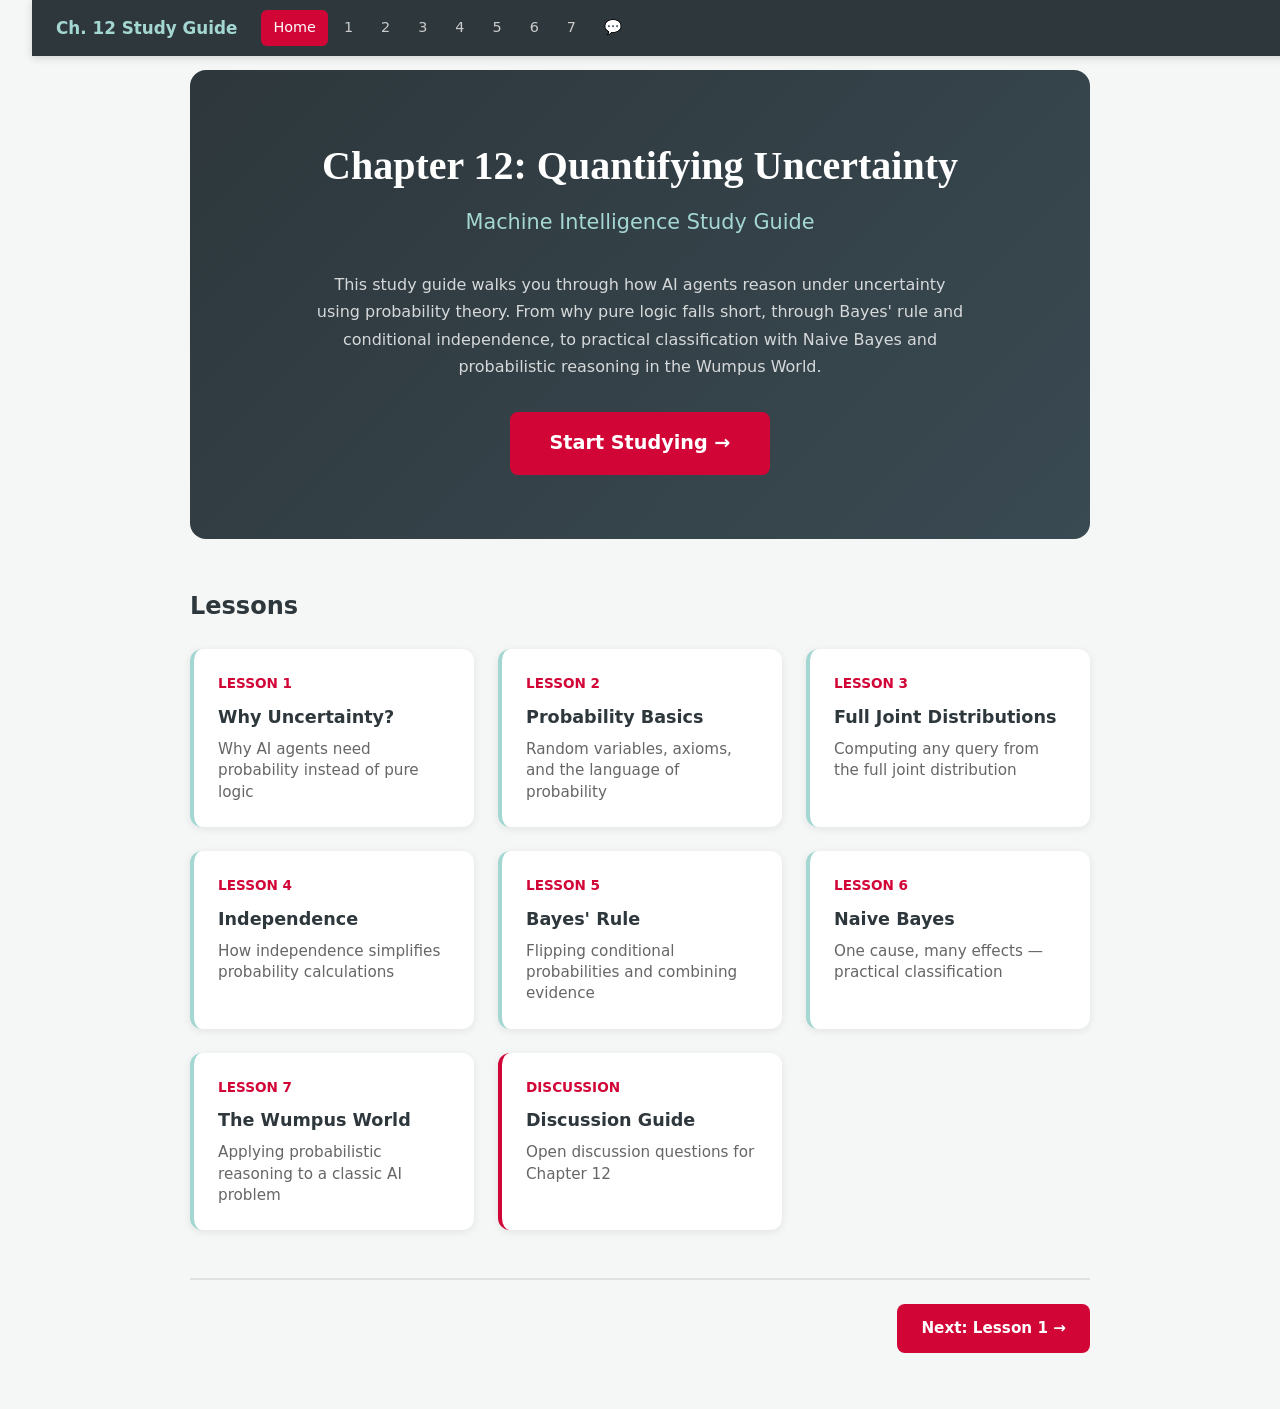
==== index.html @ 1d51b7c7 "Machine Intelligence Ch.12 study guide website" ====
<!DOCTYPE html>
<html lang="en">
<head>
<meta charset="UTF-8">
<meta name="viewport" content="width=device-width, initial-scale=1.0">
<title>Chapter 12: Quantifying Uncertainty — Study Guide</title>
<link rel="stylesheet" href="styles.css">
</head>
<body>

<nav class="top-nav">
  <a href="index.html" class="nav-brand">Ch. 12 Study Guide</a>
  <div class="nav-links">
    <a href="index.html" class="active">Home</a>
    <a href="lesson_1_why_uncertainty.html">1</a>
    <a href="lesson_2_probability_basics.html">2</a>
    <a href="lesson_3_full_joint.html">3</a>
    <a href="lesson_4_independence.html">4</a>
    <a href="lesson_5_bayes_rule.html">5</a>
    <a href="lesson_6_naive_bayes.html">6</a>
    <a href="lesson_7_wumpus_world.html">7</a>
    <a href="discussion_guide_ch12.html">&#128172;</a>
  </div>
</nav>

<div class="container">

  <div class="hero">
    <h1>Chapter 12: Quantifying Uncertainty</h1>
    <p class="subtitle">Machine Intelligence Study Guide</p>
    <p class="hero-intro">This study guide walks you through how AI agents reason under uncertainty using probability theory. From why pure logic falls short, through Bayes' rule and conditional independence, to practical classification with Naive Bayes and probabilistic reasoning in the Wumpus World.</p>
    <a href="lesson_1_why_uncertainty.html" class="btn-start">Start Studying &rarr;</a>
  </div>

  <h2 style="margin-top:0; border:none; padding:0; margin-bottom:1.5rem;">Lessons</h2>

  <div class="lesson-grid">
    <a href="lesson_1_why_uncertainty.html" class="lesson-card">
      <div class="lesson-num">Lesson 1</div>
      <h3>Why Uncertainty?</h3>
      <p>Why AI agents need probability instead of pure logic</p>
    </a>
    <a href="lesson_2_probability_basics.html" class="lesson-card">
      <div class="lesson-num">Lesson 2</div>
      <h3>Probability Basics</h3>
      <p>Random variables, axioms, and the language of probability</p>
    </a>
    <a href="lesson_3_full_joint.html" class="lesson-card">
      <div class="lesson-num">Lesson 3</div>
      <h3>Full Joint Distributions</h3>
      <p>Computing any query from the full joint distribution</p>
    </a>
    <a href="lesson_4_independence.html" class="lesson-card">
      <div class="lesson-num">Lesson 4</div>
      <h3>Independence</h3>
      <p>How independence simplifies probability calculations</p>
    </a>
    <a href="lesson_5_bayes_rule.html" class="lesson-card">
      <div class="lesson-num">Lesson 5</div>
      <h3>Bayes' Rule</h3>
      <p>Flipping conditional probabilities and combining evidence</p>
    </a>
    <a href="lesson_6_naive_bayes.html" class="lesson-card">
      <div class="lesson-num">Lesson 6</div>
      <h3>Naive Bayes</h3>
      <p>One cause, many effects &mdash; practical classification</p>
    </a>
    <a href="lesson_7_wumpus_world.html" class="lesson-card">
      <div class="lesson-num">Lesson 7</div>
      <h3>The Wumpus World</h3>
      <p>Applying probabilistic reasoning to a classic AI problem</p>
    </a>
    <a href="discussion_guide_ch12.html" class="lesson-card discussion">
      <div class="lesson-num">Discussion</div>
      <h3>Discussion Guide</h3>
      <p>Open discussion questions for Chapter 12</p>
    </a>
  </div>

  <div class="bottom-nav">
    <a href="#" class="nav-btn prev disabled"></a>
    <a href="lesson_1_why_uncertainty.html" class="nav-btn next">Next: Lesson 1 &rarr;</a>
  </div>

</div>

</body>
</html>
---- styles.css ----
/* ========================================
   Chapter 12: Quantifying Uncertainty
   Shared Styles
   ======================================== */

/* Reset */
* {
  margin: 0;
  padding: 0;
  box-sizing: border-box;
}

/* ---- Top Navigation Bar (Fixed) ---- */
.top-nav {
  position: fixed;
  top: 0;
  width: 100%;
  background: #2d373c;
  z-index: 1000;
  display: flex;
  align-items: center;
  padding: 0 1.5rem;
  height: 56px;
  box-shadow: 0 2px 8px rgba(0,0,0,0.15);
}

.nav-brand {
  color: #a5d7d2;
  font-weight: 700;
  text-decoration: none;
  font-size: 1.05rem;
  white-space: nowrap;
  flex-shrink: 0;
}

.nav-brand:hover {
  color: #fff;
}

.nav-links {
  display: flex;
  gap: 0.25rem;
  margin-left: 1.5rem;
  overflow-x: auto;
  -webkit-overflow-scrolling: touch;
  scrollbar-width: none;
}

.nav-links::-webkit-scrollbar {
  display: none;
}

.nav-links a {
  color: #ccc;
  text-decoration: none;
  padding: 0.4rem 0.75rem;
  border-radius: 6px;
  font-size: 0.9rem;
  white-space: nowrap;
  transition: all 0.2s;
}

.nav-links a:hover {
  color: #fff;
  background: rgba(255,255,255,0.1);
}

.nav-links a.active {
  color: #fff;
  background: #d20537;
}

/* ---- Body & Container ---- */
body {
  font-family: 'Segoe UI', system-ui, -apple-system, sans-serif;
  background: #f5f7f7;
  color: #2d373c;
  line-height: 1.6;
  padding: 2rem;
  padding-top: 70px; /* space for fixed nav */
}

.container {
  max-width: 900px;
  margin: 0 auto;
}

/* ---- Typography ---- */
h1 {
  font-family: Georgia, serif;
  font-size: 2rem;
  color: #2d373c;
  margin-bottom: 0.5rem;
}

h2 {
  font-size: 1.5rem;
  color: #2d373c;
  margin-top: 2rem;
  margin-bottom: 1rem;
  padding-bottom: 0.5rem;
  border-bottom: 2px solid #a5d7d2;
}

h3 {
  font-size: 1.2rem;
  color: #2d373c;
  margin-top: 1.5rem;
  margin-bottom: 0.8rem;
}

h4 {
  font-size: 1.05rem;
  color: #2d373c;
  margin-top: 1rem;
  margin-bottom: 0.5rem;
}

p {
  margin-bottom: 1rem;
}

.subtitle {
  color: #666;
  font-size: 1.1rem;
  margin-bottom: 2rem;
  font-style: italic;
}

/* ---- Card Components ---- */
.card {
  background: white;
  border-radius: 12px;
  padding: 1.5rem;
  margin-bottom: 1.5rem;
  box-shadow: 0 2px 4px rgba(0,0,0,0.05);
}

.concept-card {
  background: white;
  border-radius: 12px;
  padding: 1.5rem;
  margin-bottom: 1.5rem;
  box-shadow: 0 2px 8px rgba(0,0,0,0.06);
  border-left: 4px solid #a5d7d2;
}

.key-concept {
  background: #e8f5f2;
  border-radius: 12px;
  padding: 1.5rem;
  margin-bottom: 1.5rem;
  border-left: 5px solid #a5d7d2;
  box-shadow: 0 2px 4px rgba(0,0,0,0.05);
}

.key-concept h3 {
  color: #1a6b5c;
  margin-top: 0;
}

.dark-card {
  background: #2d373c;
  color: white;
  border-radius: 12px;
  padding: 1.5rem;
  margin-bottom: 1.5rem;
  box-shadow: 0 2px 4px rgba(0,0,0,0.1);
}

.dark-card h2,
.dark-card h3 {
  color: #a5d7d2;
}

.dark-card h4 {
  color: #a5d7d2;
}

.dark-card p {
  color: #ddd;
}

.summary-card {
  background: linear-gradient(135deg, #2d373c 0%, #3a4a52 100%);
  color: white;
  border-radius: 12px;
  padding: 1.5rem;
  margin-bottom: 1.5rem;
  box-shadow: 0 2px 8px rgba(0,0,0,0.12);
}

.summary-card h2,
.summary-card h3 {
  color: #a5d7d2;
}

.summary-card p,
.summary-card li {
  color: #e0e0e0;
}

.summary-card strong {
  color: #fff;
}

/* ---- Formula Box ---- */
.formula-box {
  background: #2d373c;
  color: #a5d7d2;
  font-family: 'Consolas', 'Monaco', monospace;
  padding: 1rem 1.5rem;
  border-radius: 8px;
  text-align: center;
  margin: 1rem 0;
  font-size: 1.1rem;
  line-height: 1.8;
  overflow-x: auto;
}

.formula-box-red {
  background: #d20537;
  color: white;
  font-family: 'Consolas', 'Monaco', monospace;
  padding: 1rem 1.5rem;
  border-radius: 8px;
  text-align: center;
  margin: 1rem 0;
  font-size: 1.1rem;
  font-weight: bold;
  box-shadow: 0 4px 8px rgba(210,5,55,0.2);
}

/* ---- Analogy / Warning / Insight / Scenario Boxes ---- */
.analogy-box {
  background: #e8f5f2;
  border-left: 5px solid #a5d7d2;
  border-radius: 4px;
  padding: 1.25rem 1.5rem;
  margin: 1.5rem 0;
}

.analogy-box strong {
  color: #2d373c;
}

.warning-box {
  background: #fce4e8;
  border-left: 4px solid #d20537;
  border-radius: 4px;
  padding: 1.25rem 1.5rem;
  margin: 1.5rem 0;
}

.warning-box strong {
  color: #d20537;
}

.key-insight {
  background: #fff3cd;
  border-left: 4px solid #ffc107;
  padding: 1.25rem 1.5rem;
  border-radius: 4px;
  margin: 1.5rem 0;
}

.key-insight strong {
  color: #856404;
}

.scenario-box {
  background: #2d373c;
  color: white;
  border-radius: 12px;
  padding: 1.5rem;
  margin-bottom: 2rem;
}

.scenario-box h2,
.scenario-box h3 {
  color: #a5d7d2;
  font-size: 1.3rem;
  margin-bottom: 0.8rem;
}

.scenario-box p {
  line-height: 1.6;
  font-size: 1rem;
  color: #ddd;
}

/* ---- Tables ---- */
table {
  width: 100%;
  border-collapse: collapse;
  margin: 1.5rem 0;
  background: white;
  border-radius: 8px;
  overflow: hidden;
  box-shadow: 0 1px 3px rgba(0,0,0,0.06);
}

table thead {
  background: #2d373c;
  color: white;
}

table th {
  padding: 0.75rem 1rem;
  text-align: left;
  font-weight: 600;
  font-size: 0.95rem;
}

table td {
  padding: 0.75rem 1rem;
  border-bottom: 1px solid #e0e0e0;
}

table tbody tr:hover {
  background: #f5f7f7;
}

table tbody tr:last-child td {
  border-bottom: none;
}

/* ---- Lists ---- */
ul, ol {
  margin-left: 1.5rem;
  margin-bottom: 1rem;
}

li {
  margin-bottom: 0.5rem;
}

/* ---- Code & Pre Blocks ---- */
code {
  background: #f0f0f0;
  padding: 0.2rem 0.4rem;
  border-radius: 3px;
  font-family: 'Consolas', 'Monaco', monospace;
  font-size: 0.9em;
  color: #d20537;
}

pre {
  background: #2d373c;
  color: #e0e0e0;
  padding: 1.25rem 1.5rem;
  border-radius: 8px;
  overflow-x: auto;
  margin: 1rem 0;
  font-family: 'Consolas', 'Monaco', monospace;
  font-size: 0.9rem;
  line-height: 1.5;
}

pre code {
  background: transparent;
  padding: 0;
  color: inherit;
  font-size: inherit;
}

/* ---- Example / Step Boxes ---- */
.example-box {
  background: #f0f9f7;
  border-radius: 8px;
  padding: 1rem;
  margin: 1rem 0;
  border: 1px solid #a5d7d2;
}

.example-box h4 {
  color: #2d373c;
  margin-bottom: 0.5rem;
}

.example-step {
  background: #f9fafb;
  padding: 1rem;
  margin: 1rem 0;
  border-left: 4px solid #a5d7d2;
  border-radius: 4px;
}

.example-step strong {
  color: #2d373c;
}

.step-box {
  background: #e8f5f2;
  border-radius: 8px;
  padding: 1rem;
  margin: 1rem 0;
  border-left: 4px solid #a5d7d2;
}

.step-box strong {
  color: #2d373c;
}

/* ---- Grid Layouts ---- */
.grid-2 {
  display: grid;
  grid-template-columns: 1fr 1fr;
  gap: 1.5rem;
  margin: 1.5rem 0;
}

.grid-3 {
  display: grid;
  grid-template-columns: 1fr 1fr 1fr;
  gap: 1.5rem;
  margin: 1.5rem 0;
}

/* ---- Utility Classes ---- */
.highlight {
  color: #a5d7d2;
  font-weight: 600;
}

.highlight-red,
.highlight-bad {
  color: #d20537;
  font-weight: 600;
}

.accent-text {
  color: #a5d7d2;
  font-weight: 600;
}

.highlight-text {
  color: #d20537;
  font-weight: 600;
}

.probability {
  color: #a5d7d2;
  font-weight: 600;
}

.teal {
  color: #a5d7d2;
}

/* ---- Summary Section ---- */
.summary-section {
  background: linear-gradient(135deg, #2d373c 0%, #1a2027 100%);
  color: white;
  border-radius: 12px;
  padding: 1.5rem;
  margin-top: 2rem;
}

.summary-section h2 {
  color: #a5d7d2;
  border-bottom: 2px solid #a5d7d2;
}

.summary-section h3 {
  color: #a5d7d2;
}

.summary-section p {
  color: #ddd;
}

.summary-section li {
  color: #ddd;
}

.summary-section strong {
  color: #fff;
}

/* ---- Details / Summary (Collapsible) ---- */
details {
  background: #f9fafb;
  border-radius: 8px;
  padding: 1rem 1.25rem;
  margin: 0.75rem 0;
  border: 1px solid #e0e0e0;
}

details[open] {
  border-color: #a5d7d2;
}

details summary {
  cursor: pointer;
  font-weight: 600;
  color: #2d373c;
  font-size: 0.95rem;
  padding: 0.25rem 0;
  list-style: none;
  display: flex;
  align-items: center;
  gap: 0.5rem;
}

details summary::-webkit-details-marker {
  display: none;
}

details summary::before {
  content: "\25B6";
  font-size: 0.7rem;
  color: #a5d7d2;
  transition: transform 0.2s;
}

details[open] summary::before {
  transform: rotate(90deg);
}

details > *:not(summary) {
  margin-top: 0.75rem;
}

details p {
  font-size: 0.95rem;
  color: #555;
}

details ul {
  margin-top: 0.5rem;
}

details li {
  font-size: 0.9rem;
  color: #555;
}

/* ---- Bottom Navigation ---- */
.bottom-nav {
  display: flex;
  justify-content: space-between;
  margin-top: 3rem;
  padding: 1.5rem 0;
  border-top: 2px solid #e0e0e0;
  gap: 1rem;
}

.nav-btn {
  padding: 0.75rem 1.5rem;
  border-radius: 8px;
  text-decoration: none;
  font-weight: 600;
  transition: all 0.2s;
  font-size: 0.95rem;
  display: inline-block;
}

.nav-btn.prev {
  background: #2d373c;
  color: #fff;
}

.nav-btn.next {
  background: #d20537;
  color: #fff;
}

.nav-btn:hover {
  opacity: 0.85;
  transform: translateY(-1px);
}

.nav-btn.disabled {
  visibility: hidden;
}

/* ---- Dark Card Overrides ---- */
.dark-card .analogy-box {
  background: #1e2a30;
  color: #ddd;
  border-left-color: #a5d7d2;
}

.dark-card .analogy-box strong {
  color: #a5d7d2;
}

.dark-card .warning-box {
  background: #3a1520;
  color: #f0c0c8;
}

.dark-card .warning-box strong {
  color: #ff6b8a;
}

.dark-card .key-insight {
  background: rgba(165,215,210,0.1);
  color: #ddd;
  border-left-color: #a5d7d2;
}

.dark-card .key-insight strong {
  color: #a5d7d2;
}

.dark-card .example-box {
  background: #1e2a30;
  border-color: #a5d7d2;
  color: #ddd;
}

.dark-card .example-box h4 {
  color: #a5d7d2;
}

.dark-card .example-box strong {
  color: white;
}

.dark-card .example-step {
  background: #1e2a30;
  color: #ddd;
  border-left-color: #a5d7d2;
}

.dark-card .example-step strong {
  color: #a5d7d2;
}

.dark-card .example-section {
  background: #1e2a30;
  color: #ddd;
}

.dark-card .example-section strong {
  color: #a5d7d2;
}

.dark-card table {
  background: #1a2027;
}

.dark-card table thead {
  background: #0d0f13;
}

.dark-card table th {
  color: #a5d7d2;
}

.dark-card table td {
  color: #ddd;
  border-bottom-color: #444;
}

.dark-card table tbody tr:hover {
  background: #364049;
}

/* ========================================
   HOME PAGE SPECIFIC STYLES
   ======================================== */

/* Hero Section */
.hero {
  text-align: center;
  padding: 4rem 2rem;
  background: linear-gradient(135deg, #2d373c 0%, #3a4a52 100%);
  color: #fff;
  border-radius: 16px;
  margin-bottom: 3rem;
}

.hero h1 {
  font-size: 2.5rem;
  margin-bottom: 0.5rem;
  color: #fff;
}

.hero .subtitle {
  color: #a5d7d2;
  font-size: 1.3rem;
  margin-bottom: 2rem;
  font-style: normal;
  font-weight: 500;
}

.hero .hero-intro {
  color: rgba(255,255,255,0.8);
  max-width: 650px;
  margin: 0 auto 2rem auto;
  line-height: 1.7;
  font-size: 1rem;
}

.btn-start {
  display: inline-block;
  background: #d20537;
  color: #fff;
  padding: 1rem 2.5rem;
  border-radius: 8px;
  text-decoration: none;
  font-size: 1.2rem;
  font-weight: 700;
  transition: all 0.2s;
}

.btn-start:hover {
  transform: translateY(-2px);
  box-shadow: 0 4px 15px rgba(210,5,55,0.4);
}

/* Lesson Grid */
.lesson-grid {
  display: grid;
  grid-template-columns: repeat(auto-fill, minmax(280px, 1fr));
  gap: 1.5rem;
}

.lesson-card {
  background: #fff;
  border-radius: 12px;
  padding: 1.5rem;
  box-shadow: 0 2px 8px rgba(0,0,0,0.08);
  border-left: 4px solid #a5d7d2;
  transition: all 0.2s;
  text-decoration: none;
  color: inherit;
  display: block;
}

.lesson-card:hover {
  transform: translateY(-3px);
  box-shadow: 0 4px 16px rgba(0,0,0,0.12);
}

.lesson-card .lesson-num {
  color: #d20537;
  font-weight: 700;
  font-size: 0.85rem;
  text-transform: uppercase;
}

.lesson-card h3 {
  margin: 0.5rem 0;
  color: #2d373c;
  font-size: 1.1rem;
  border: none;
  padding: 0;
}

.lesson-card p {
  color: #666;
  font-size: 0.95rem;
  margin: 0;
  line-height: 1.4;
}

.lesson-card.discussion {
  border-left-color: #d20537;
}

/* ========================================
   RESPONSIVE DESIGN
   ======================================== */

@media (max-width: 768px) {
  body {
    padding: 1rem;
    padding-top: 66px;
  }

  h1 {
    font-size: 1.5rem;
  }

  h2 {
    font-size: 1.3rem;
  }

  .card, .dark-card, .concept-card, .key-concept, .summary-card {
    padding: 1rem;
  }

  .top-nav {
    padding: 0 0.75rem;
  }

  .nav-brand {
    font-size: 0.9rem;
  }

  .nav-links {
    margin-left: 0.75rem;
  }

  .nav-links a {
    font-size: 0.8rem;
    padding: 0.35rem 0.55rem;
  }

  .bottom-nav {
    flex-direction: column;
  }

  .nav-btn {
    width: 100%;
    text-align: center;
  }

  .nav-btn.disabled {
    display: none;
  }

  .hero {
    padding: 2.5rem 1.5rem;
  }

  .hero h1 {
    font-size: 1.8rem;
  }

  .hero .subtitle {
    font-size: 1.1rem;
  }

  .btn-start {
    font-size: 1rem;
    padding: 0.85rem 2rem;
  }

  .grid-2, .grid-3 {
    grid-template-columns: 1fr;
  }

  table {
    font-size: 0.9rem;
  }

  table th, table td {
    padding: 0.5rem 0.75rem;
  }
}

@media (max-width: 600px) {
  .lesson-grid {
    grid-template-columns: 1fr;
  }

  .hero {
    padding: 2rem 1rem;
  }

  .hero h1 {
    font-size: 1.6rem;
  }

  .formula-box, .formula-box-red {
    font-size: 0.95rem;
    padding: 0.75rem 1rem;
  }

  pre {
    font-size: 0.8rem;
    padding: 1rem;
  }
}
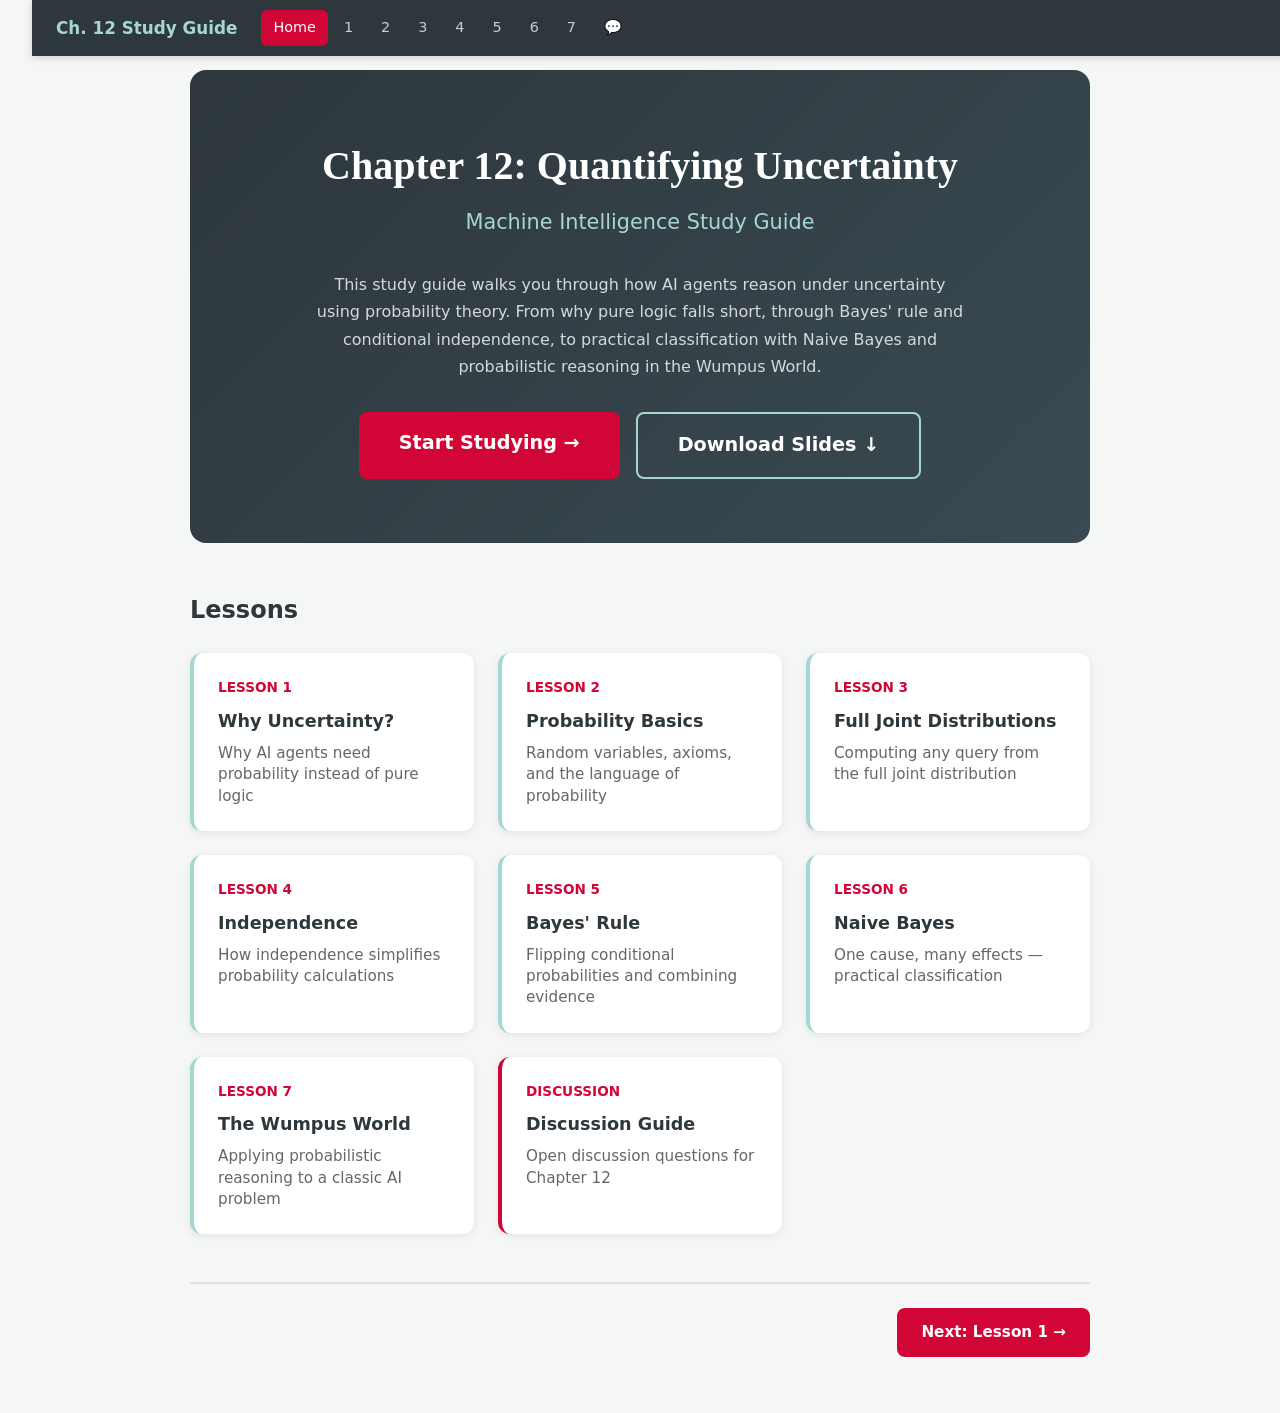
==== commit 95ac490d: "Add lecture slides PDF download button to homepage Co-Authored-By: Claude Opus 4.6 (1M context) <nor" ====
--- a/index.html
+++ b/index.html
@@ -29,7 +29,10 @@
     <h1>Chapter 12: Quantifying Uncertainty</h1>
     <p class="subtitle">Machine Intelligence Study Guide</p>
     <p class="hero-intro">This study guide walks you through how AI agents reason under uncertainty using probability theory. From why pure logic falls short, through Bayes' rule and conditional independence, to practical classification with Naive Bayes and probabilistic reasoning in the Wumpus World.</p>
-    <a href="lesson_1_why_uncertainty.html" class="btn-start">Start Studying &rarr;</a>
+    <div class="hero-buttons">
+      <a href="lesson_1_why_uncertainty.html" class="btn-start">Start Studying &rarr;</a>
+      <a href="assets/lecture-slides.pdf" class="btn-slides" download>Download Slides &darr;</a>
+    </div>
   </div>
 
   <h2 style="margin-top:0; border:none; padding:0; margin-bottom:1.5rem;">Lessons</h2>
--- a/styles.css
+++ b/styles.css
@@ -695,6 +695,32 @@
   font-size: 1rem;
 }
 
+.hero-buttons {
+  display: flex;
+  gap: 1rem;
+  justify-content: center;
+  flex-wrap: wrap;
+}
+
+.btn-slides {
+  display: inline-block;
+  background: transparent;
+  color: #fff;
+  padding: 1rem 2.5rem;
+  border-radius: 8px;
+  text-decoration: none;
+  font-size: 1.2rem;
+  font-weight: 700;
+  border: 2px solid #a5d7d2;
+  transition: all 0.2s;
+}
+
+.btn-slides:hover {
+  background: rgba(165,215,210,0.15);
+  transform: translateY(-2px);
+  box-shadow: 0 4px 15px rgba(165,215,210,0.3);
+}
+
 .btn-start {
   display: inline-block;
   background: #d20537;
